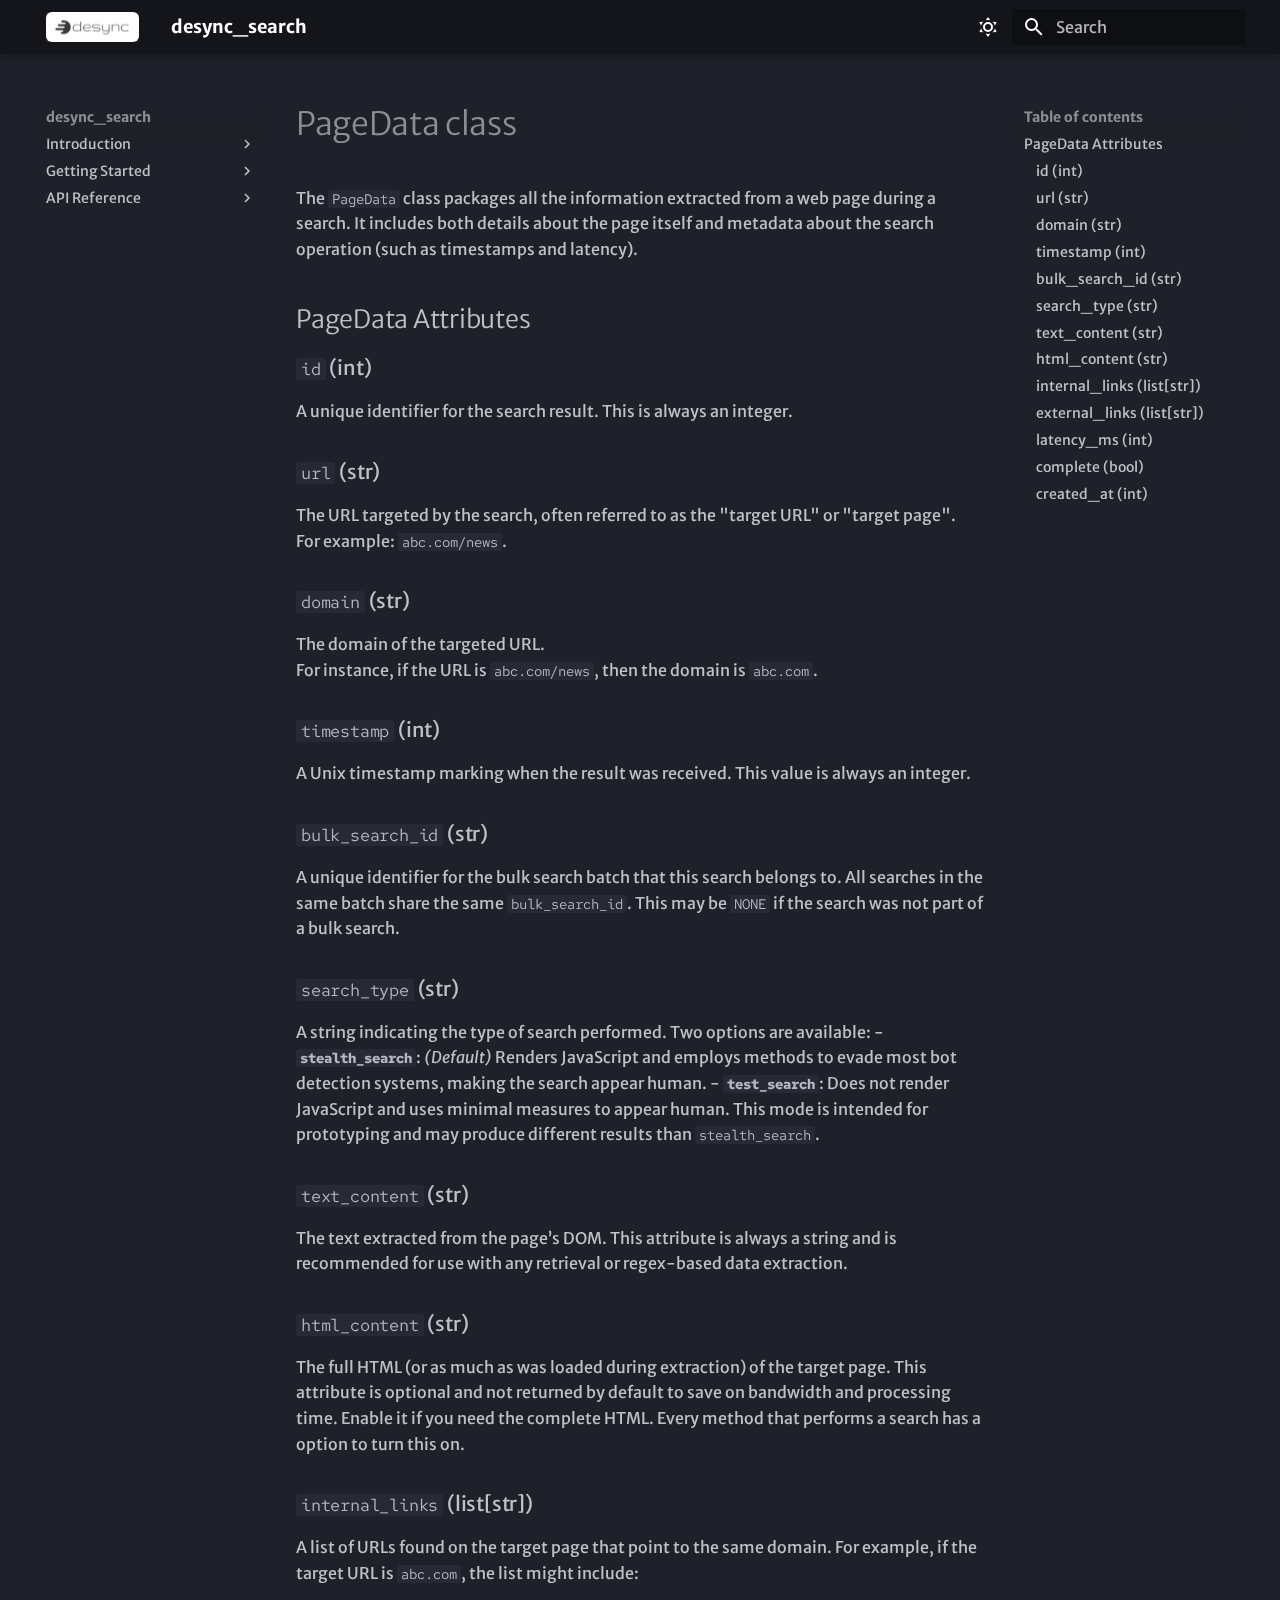
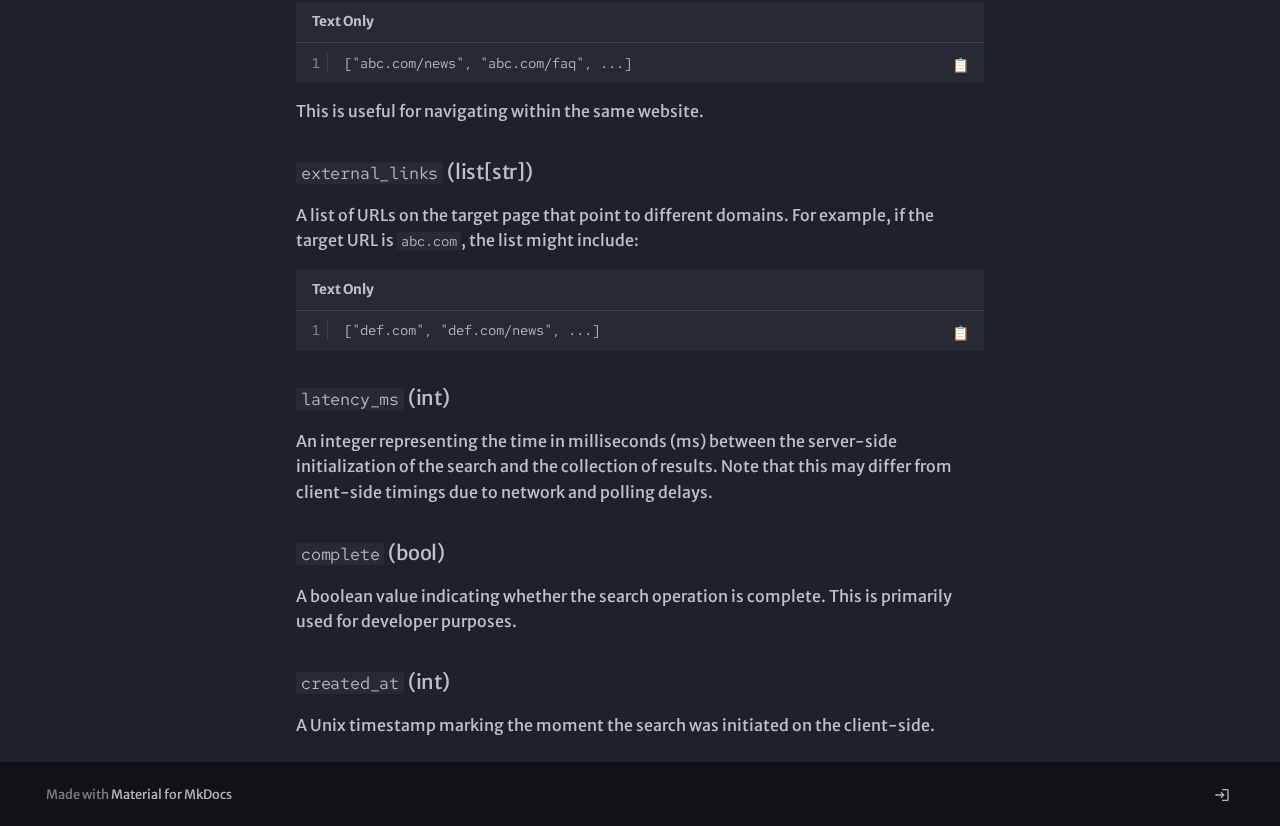
==== api/pagedata/index.html @ 54e7da85 "Deployed e6607ff with MkDocs version: 1.6.1" ====
<!doctype html><html lang=en class=no-js> <head><meta charset=utf-8><meta name=viewport content="width=device-width,initial-scale=1"><link href=https://docs.desync.ai/api/pagedata/ rel=canonical><link rel=icon href=../../assets/square_logo.png><meta name=generator content="mkdocs-1.6.1, mkdocs-material-9.6.9"><title>PageData class - desync_search</title><link rel=stylesheet href=../../assets/stylesheets/main.4af4bdda.min.css><link rel=stylesheet href=../../assets/stylesheets/palette.06af60db.min.css><link rel=preconnect href=https://fonts.gstatic.com crossorigin><link rel=stylesheet href="https://fonts.googleapis.com/css?family=Merriweather-Sans:300,300i,400,400i,700,700i%7CRed+Hat+Mono:400,400i,700,700i&display=fallback"><style>:root{--md-text-font:"Merriweather-Sans";--md-code-font:"Red Hat Mono"}</style><link rel=stylesheet href=../../assets/copy.css><link rel=stylesheet href=../../assets/logo.css><script>__md_scope=new URL("../..",location),__md_hash=e=>[...e].reduce(((e,_)=>(e<<5)-e+_.charCodeAt(0)),0),__md_get=(e,_=localStorage,t=__md_scope)=>JSON.parse(_.getItem(t.pathname+"."+e)),__md_set=(e,_,t=localStorage,a=__md_scope)=>{try{t.setItem(a.pathname+"."+e,JSON.stringify(_))}catch(e){}}</script></head> <body dir=ltr data-md-color-scheme=slate data-md-color-primary=black data-md-color-accent=deep-purple> <input class=md-toggle data-md-toggle=drawer type=checkbox id=__drawer autocomplete=off> <input class=md-toggle data-md-toggle=search type=checkbox id=__search autocomplete=off> <label class=md-overlay for=__drawer></label> <div data-md-component=skip> <a href=#pagedata-attributes class=md-skip> Skip to content </a> </div> <div data-md-component=announce> </div> <header class="md-header md-header--shadow" data-md-component=header> <nav class="md-header__inner md-grid" aria-label=Header> <a href=../.. title=desync_search class="md-header__button md-logo" aria-label=desync_search data-md-component=logo> <img src=../../assets/logo-dark.svg alt=logo> </a> <label class="md-header__button md-icon" for=__drawer> <svg xmlns=http://www.w3.org/2000/svg viewbox="0 0 24 24"><path d="M3 6h18v2H3zm0 5h18v2H3zm0 5h18v2H3z"/></svg> </label> <div class=md-header__title data-md-component=header-title> <div class=md-header__ellipsis> <div class=md-header__topic> <span class=md-ellipsis> desync_search </span> </div> <div class=md-header__topic data-md-component=header-topic> <span class=md-ellipsis> PageData class </span> </div> </div> </div> <form class=md-header__option data-md-component=palette> <input class=md-option data-md-color-media data-md-color-scheme=slate data-md-color-primary=black data-md-color-accent=deep-purple aria-label="Dark mode" type=radio name=__palette id=__palette_0> <label class="md-header__button md-icon" title="Dark mode" for=__palette_1 hidden> <svg xmlns=http://www.w3.org/2000/svg viewbox="0 0 24 24"><path d="M12 7a5 5 0 0 1 5 5 5 5 0 0 1-5 5 5 5 0 0 1-5-5 5 5 0 0 1 5-5m0 2a3 3 0 0 0-3 3 3 3 0 0 0 3 3 3 3 0 0 0 3-3 3 3 0 0 0-3-3m0-7 2.39 3.42C13.65 5.15 12.84 5 12 5s-1.65.15-2.39.42zM3.34 7l4.16-.35A7.2 7.2 0 0 0 5.94 8.5c-.44.74-.69 1.5-.83 2.29zm.02 10 1.76-3.77a7.131 7.131 0 0 0 2.38 4.14zM20.65 7l-1.77 3.79a7.02 7.02 0 0 0-2.38-4.15zm-.01 10-4.14.36c.59-.51 1.12-1.14 1.54-1.86.42-.73.69-1.5.83-2.29zM12 22l-2.41-3.44c.74.27 1.55.44 2.41.44.82 0 1.63-.17 2.37-.44z"/></svg> </label> <input class=md-option data-md-color-media data-md-color-scheme=default data-md-color-primary=black data-md-color-accent=deep-purple aria-label="Light mode" type=radio name=__palette id=__palette_1> <label class="md-header__button md-icon" title="Light mode" for=__palette_0 hidden> <svg xmlns=http://www.w3.org/2000/svg viewbox="0 0 24 24"><path d="m17.75 4.09-2.53 1.94.91 3.06-2.63-1.81-2.63 1.81.91-3.06-2.53-1.94L12.44 4l1.06-3 1.06 3zm3.5 6.91-1.64 1.25.59 1.98-1.7-1.17-1.7 1.17.59-1.98L15.75 11l2.06-.05L18.5 9l.69 1.95zm-2.28 4.95c.83-.08 1.72 1.1 1.19 1.85-.32.45-.66.87-1.08 1.27C15.17 23 8.84 23 4.94 19.07c-3.91-3.9-3.91-10.24 0-14.14.4-.4.82-.76 1.27-1.08.75-.53 1.93.36 1.85 1.19-.27 2.86.69 5.83 2.89 8.02a9.96 9.96 0 0 0 8.02 2.89m-1.64 2.02a12.08 12.08 0 0 1-7.8-3.47c-2.17-2.19-3.33-5-3.49-7.82-2.81 3.14-2.7 7.96.31 10.98 3.02 3.01 7.84 3.12 10.98.31"/></svg> </label> </form> <script>var palette=__md_get("__palette");if(palette&&palette.color){if("(prefers-color-scheme)"===palette.color.media){var media=matchMedia("(prefers-color-scheme: light)"),input=document.querySelector(media.matches?"[data-md-color-media='(prefers-color-scheme: light)']":"[data-md-color-media='(prefers-color-scheme: dark)']");palette.color.media=input.getAttribute("data-md-color-media"),palette.color.scheme=input.getAttribute("data-md-color-scheme"),palette.color.primary=input.getAttribute("data-md-color-primary"),palette.color.accent=input.getAttribute("data-md-color-accent")}for(var[key,value]of Object.entries(palette.color))document.body.setAttribute("data-md-color-"+key,value)}</script> <label class="md-header__button md-icon" for=__search> <svg xmlns=http://www.w3.org/2000/svg viewbox="0 0 24 24"><path d="M9.5 3A6.5 6.5 0 0 1 16 9.5c0 1.61-.59 3.09-1.56 4.23l.27.27h.79l5 5-1.5 1.5-5-5v-.79l-.27-.27A6.52 6.52 0 0 1 9.5 16 6.5 6.5 0 0 1 3 9.5 6.5 6.5 0 0 1 9.5 3m0 2C7 5 5 7 5 9.5S7 14 9.5 14 14 12 14 9.5 12 5 9.5 5"/></svg> </label> <div class=md-search data-md-component=search role=dialog> <label class=md-search__overlay for=__search></label> <div class=md-search__inner role=search> <form class=md-search__form name=search> <input type=text class=md-search__input name=query aria-label=Search placeholder=Search autocapitalize=off autocorrect=off autocomplete=off spellcheck=false data-md-component=search-query required> <label class="md-search__icon md-icon" for=__search> <svg xmlns=http://www.w3.org/2000/svg viewbox="0 0 24 24"><path d="M9.5 3A6.5 6.5 0 0 1 16 9.5c0 1.61-.59 3.09-1.56 4.23l.27.27h.79l5 5-1.5 1.5-5-5v-.79l-.27-.27A6.52 6.52 0 0 1 9.5 16 6.5 6.5 0 0 1 3 9.5 6.5 6.5 0 0 1 9.5 3m0 2C7 5 5 7 5 9.5S7 14 9.5 14 14 12 14 9.5 12 5 9.5 5"/></svg> <svg xmlns=http://www.w3.org/2000/svg viewbox="0 0 24 24"><path d="M20 11v2H8l5.5 5.5-1.42 1.42L4.16 12l7.92-7.92L13.5 5.5 8 11z"/></svg> </label> <nav class=md-search__options aria-label=Search> <button type=reset class="md-search__icon md-icon" title=Clear aria-label=Clear tabindex=-1> <svg xmlns=http://www.w3.org/2000/svg viewbox="0 0 24 24"><path d="M19 6.41 17.59 5 12 10.59 6.41 5 5 6.41 10.59 12 5 17.59 6.41 19 12 13.41 17.59 19 19 17.59 13.41 12z"/></svg> </button> </nav> </form> <div class=md-search__output> <div class=md-search__scrollwrap tabindex=0 data-md-scrollfix> <div class=md-search-result data-md-component=search-result> <div class=md-search-result__meta> Initializing search </div> <ol class=md-search-result__list role=presentation></ol> </div> </div> </div> </div> </div> </nav> </header> <div class=md-container data-md-component=container> <main class=md-main data-md-component=main> <div class="md-main__inner md-grid"> <div class="md-sidebar md-sidebar--primary" data-md-component=sidebar data-md-type=navigation> <div class=md-sidebar__scrollwrap> <div class=md-sidebar__inner> <nav class="md-nav md-nav--primary" aria-label=Navigation data-md-level=0> <label class=md-nav__title for=__drawer> <a href=../.. title=desync_search class="md-nav__button md-logo" aria-label=desync_search data-md-component=logo> <img src=../../assets/logo-dark.svg alt=logo> </a> desync_search </label> <ul class=md-nav__list data-md-scrollfix> <li class="md-nav__item md-nav__item--nested"> <input class="md-nav__toggle md-toggle " type=checkbox id=__nav_1> <label class=md-nav__link for=__nav_1 id=__nav_1_label tabindex=0> <span class=md-ellipsis> Introduction </span> <span class="md-nav__icon md-icon"></span> </label> <nav class=md-nav data-md-level=1 aria-labelledby=__nav_1_label aria-expanded=false> <label class=md-nav__title for=__nav_1> <span class="md-nav__icon md-icon"></span> Introduction </label> <ul class=md-nav__list data-md-scrollfix> <li class=md-nav__item> <a href=../../pages/overview class=md-nav__link> <span class=md-ellipsis> Overview </span> </a> </li> <li class=md-nav__item> <a href=../../pages/create_api_key class=md-nav__link> <span class=md-ellipsis> Create an API Key </span> </a> </li> <li class=md-nav__item> <a href=../../pages/installation class=md-nav__link> <span class=md-ellipsis> Installation & Setup </span> </a> </li> </ul> </nav> </li> <li class="md-nav__item md-nav__item--nested"> <input class="md-nav__toggle md-toggle " type=checkbox id=__nav_2> <label class=md-nav__link for=__nav_2 id=__nav_2_label tabindex=0> <span class=md-ellipsis> Getting Started </span> <span class="md-nav__icon md-icon"></span> </label> <nav class=md-nav data-md-level=1 aria-labelledby=__nav_2_label aria-expanded=false> <label class=md-nav__title for=__nav_2> <span class="md-nav__icon md-icon"></span> Getting Started </label> <ul class=md-nav__list data-md-scrollfix> <li class=md-nav__item> <a href=../../pages/quickstart class=md-nav__link> <span class=md-ellipsis> Quickstart </span> </a> </li> </ul> </nav> </li> <li class="md-nav__item md-nav__item--nested"> <input class="md-nav__toggle md-toggle " type=checkbox id=__nav_3> <label class=md-nav__link for=__nav_3 id=__nav_3_label tabindex=0> <span class=md-ellipsis> API Reference </span> <span class="md-nav__icon md-icon"></span> </label> <nav class=md-nav data-md-level=1 aria-labelledby=__nav_3_label aria-expanded=false> <label class=md-nav__title for=__nav_3> <span class="md-nav__icon md-icon"></span> API Reference </label> <ul class=md-nav__list data-md-scrollfix> <li class=md-nav__item> <a href=../desyncclient class=md-nav__link> <span class=md-ellipsis> DesyncClient </span> </a> </li> <li class=md-nav__item> <a href=. class=md-nav__link> <span class=md-ellipsis> PageData </span> </a> </li> </ul> </nav> </li> </ul> </nav> </div> </div> </div> <div class="md-sidebar md-sidebar--secondary" data-md-component=sidebar data-md-type=toc> <div class=md-sidebar__scrollwrap> <div class=md-sidebar__inner> <nav class="md-nav md-nav--secondary" aria-label="Table of contents"> <label class=md-nav__title for=__toc> <span class="md-nav__icon md-icon"></span> Table of contents </label> <ul class=md-nav__list data-md-component=toc data-md-scrollfix> <li class=md-nav__item> <a href=#pagedata-attributes class=md-nav__link> <span class=md-ellipsis> PageData Attributes </span> </a> <nav class=md-nav aria-label="PageData Attributes"> <ul class=md-nav__list> <li class=md-nav__item> <a href=#id-int class=md-nav__link> <span class=md-ellipsis> id (int) </span> </a> </li> <li class=md-nav__item> <a href=#url-str class=md-nav__link> <span class=md-ellipsis> url (str) </span> </a> </li> <li class=md-nav__item> <a href=#domain-str class=md-nav__link> <span class=md-ellipsis> domain (str) </span> </a> </li> <li class=md-nav__item> <a href=#timestamp-int class=md-nav__link> <span class=md-ellipsis> timestamp (int) </span> </a> </li> <li class=md-nav__item> <a href=#bulk_search_id-str class=md-nav__link> <span class=md-ellipsis> bulk_search_id (str) </span> </a> </li> <li class=md-nav__item> <a href=#search_type-str class=md-nav__link> <span class=md-ellipsis> search_type (str) </span> </a> </li> <li class=md-nav__item> <a href=#text_content-str class=md-nav__link> <span class=md-ellipsis> text_content (str) </span> </a> </li> <li class=md-nav__item> <a href=#html_content-str class=md-nav__link> <span class=md-ellipsis> html_content (str) </span> </a> </li> <li class=md-nav__item> <a href=#internal_links-liststr class=md-nav__link> <span class=md-ellipsis> internal_links (list[str]) </span> </a> </li> <li class=md-nav__item> <a href=#external_links-liststr class=md-nav__link> <span class=md-ellipsis> external_links (list[str]) </span> </a> </li> <li class=md-nav__item> <a href=#latency_ms-int class=md-nav__link> <span class=md-ellipsis> latency_ms (int) </span> </a> </li> <li class=md-nav__item> <a href=#complete-bool class=md-nav__link> <span class=md-ellipsis> complete (bool) </span> </a> </li> <li class=md-nav__item> <a href=#created_at-int class=md-nav__link> <span class=md-ellipsis> created_at (int) </span> </a> </li> </ul> </nav> </li> </ul> </nav> </div> </div> </div> <div class=md-content data-md-component=content> <article class="md-content__inner md-typeset"> <h1>PageData class</h1> <p>The <code>PageData</code> class packages all the information extracted from a web page during a search. It includes both details about the page itself and metadata about the search operation (such as timestamps and latency).</p> <h2 id=pagedata-attributes>PageData Attributes</h2> <h3 id=id-int><code>id</code> (int)</h3> <p>A unique identifier for the search result. This is always an integer.</p> <h3 id=url-str><code>url</code> (str)</h3> <p>The URL targeted by the search, often referred to as the "target URL" or "target page". <br> For example: <code>abc.com/news</code>.</p> <h3 id=domain-str><code>domain</code> (str)</h3> <p>The domain of the targeted URL. <br> For instance, if the URL is <code>abc.com/news</code>, then the domain is <code>abc.com</code>.</p> <h3 id=timestamp-int><code>timestamp</code> (int)</h3> <p>A Unix timestamp marking when the result was received. This value is always an integer.</p> <h3 id=bulk_search_id-str><code>bulk_search_id</code> (str)</h3> <p>A unique identifier for the bulk search batch that this search belongs to. All searches in the same batch share the same <code>bulk_search_id</code>. This may be <code>NONE</code> if the search was not part of a bulk search.</p> <h3 id=search_type-str><code>search_type</code> (str)</h3> <p>A string indicating the type of search performed. Two options are available: - <strong><code>stealth_search</code></strong>: <em>(Default)</em> Renders JavaScript and employs methods to evade most bot detection systems, making the search appear human. - <strong><code>test_search</code></strong>: Does not render JavaScript and uses minimal measures to appear human. This mode is intended for prototyping and may produce different results than <code>stealth_search</code>.</p> <h3 id=text_content-str><code>text_content</code> (str)</h3> <p>The text extracted from the page’s DOM. This attribute is always a string and is recommended for use with any retrieval or regex-based data extraction.</p> <h3 id=html_content-str><code>html_content</code> (str)</h3> <p>The full HTML (or as much as was loaded during extraction) of the target page. This attribute is optional and not returned by default to save on bandwidth and processing time. Enable it if you need the complete HTML. Every method that performs a search has a option to turn this on.</p> <h3 id=internal_links-liststr><code>internal_links</code> (list[str])</h3> <p>A list of URLs found on the target page that point to the same domain. For example, if the target URL is <code>abc.com</code>, the list might include: <div class=highlight><table class=highlighttable><tr><th colspan=2 class=filename><span class=filename>Text Only</span></th></tr><tr><td class=linenos><div class=linenodiv><pre><span></span><span class=normal><a href=#__codelineno-0-1>1</a></span></pre></div></td><td class=code><div><pre><span></span><code><a id=__codelineno-0-1 name=__codelineno-0-1></a>[&quot;abc.com/news&quot;, &quot;abc.com/faq&quot;, ...]
</code></pre></div></td></tr></table></div> This is useful for navigating within the same website.</p> <h3 id=external_links-liststr><code>external_links</code> (list[str])</h3> <p>A list of URLs on the target page that point to different domains. For example, if the target URL is <code>abc.com</code>, the list might include: <div class=highlight><table class=highlighttable><tr><th colspan=2 class=filename><span class=filename>Text Only</span></th></tr><tr><td class=linenos><div class=linenodiv><pre><span></span><span class=normal><a href=#__codelineno-1-1>1</a></span></pre></div></td><td class=code><div><pre><span></span><code><a id=__codelineno-1-1 name=__codelineno-1-1></a>[&quot;def.com&quot;, &quot;def.com/news&quot;, ...]
</code></pre></div></td></tr></table></div></p> <h3 id=latency_ms-int><code>latency_ms</code> (int)</h3> <p>An integer representing the time in milliseconds (ms) between the server-side initialization of the search and the collection of results. Note that this may differ from client-side timings due to network and polling delays.</p> <h3 id=complete-bool><code>complete</code> (bool)</h3> <p>A boolean value indicating whether the search operation is complete. This is primarily used for developer purposes.</p> <h3 id=created_at-int><code>created_at</code> (int)</h3> <p>A Unix timestamp marking the moment the search was initiated on the client-side.</p> </article> </div> <script>var target=document.getElementById(location.hash.slice(1));target&&target.name&&(target.checked=target.name.startsWith("__tabbed_"))</script> </div> </main> <footer class=md-footer> <div class="md-footer-meta md-typeset"> <div class="md-footer-meta__inner md-grid"> <div class=md-copyright> Made with <a href=https://squidfunk.github.io/mkdocs-material/ target=_blank rel=noopener> Material for MkDocs </a> </div> <div class=md-social> <a href=https://beta.desync.ai target=_blank rel=noopener title="Sign Up" class=md-social__link> <svg xmlns=http://www.w3.org/2000/svg viewbox="0 0 24 24"><path d="M11 7 9.6 8.4l2.6 2.6H2v2h10.2l-2.6 2.6L11 17l5-5zm9 12h-8v2h8c1.1 0 2-.9 2-2V5c0-1.1-.9-2-2-2h-8v2h8z"/></svg> </a> </div> </div> </div> </footer> </div> <div class=md-dialog data-md-component=dialog> <div class="md-dialog__inner md-typeset"></div> </div> <script id=__config type=application/json>{"base": "../..", "features": [], "search": "../../assets/javascripts/workers/search.f8cc74c7.min.js", "translations": {"clipboard.copied": "Copied to clipboard", "clipboard.copy": "Copy to clipboard", "search.result.more.one": "1 more on this page", "search.result.more.other": "# more on this page", "search.result.none": "No matching documents", "search.result.one": "1 matching document", "search.result.other": "# matching documents", "search.result.placeholder": "Type to start searching", "search.result.term.missing": "Missing", "select.version": "Select version"}}</script> <script src=../../assets/javascripts/bundle.c8b220af.min.js></script> <script src=../../assets/copy.js></script> </body> </html>
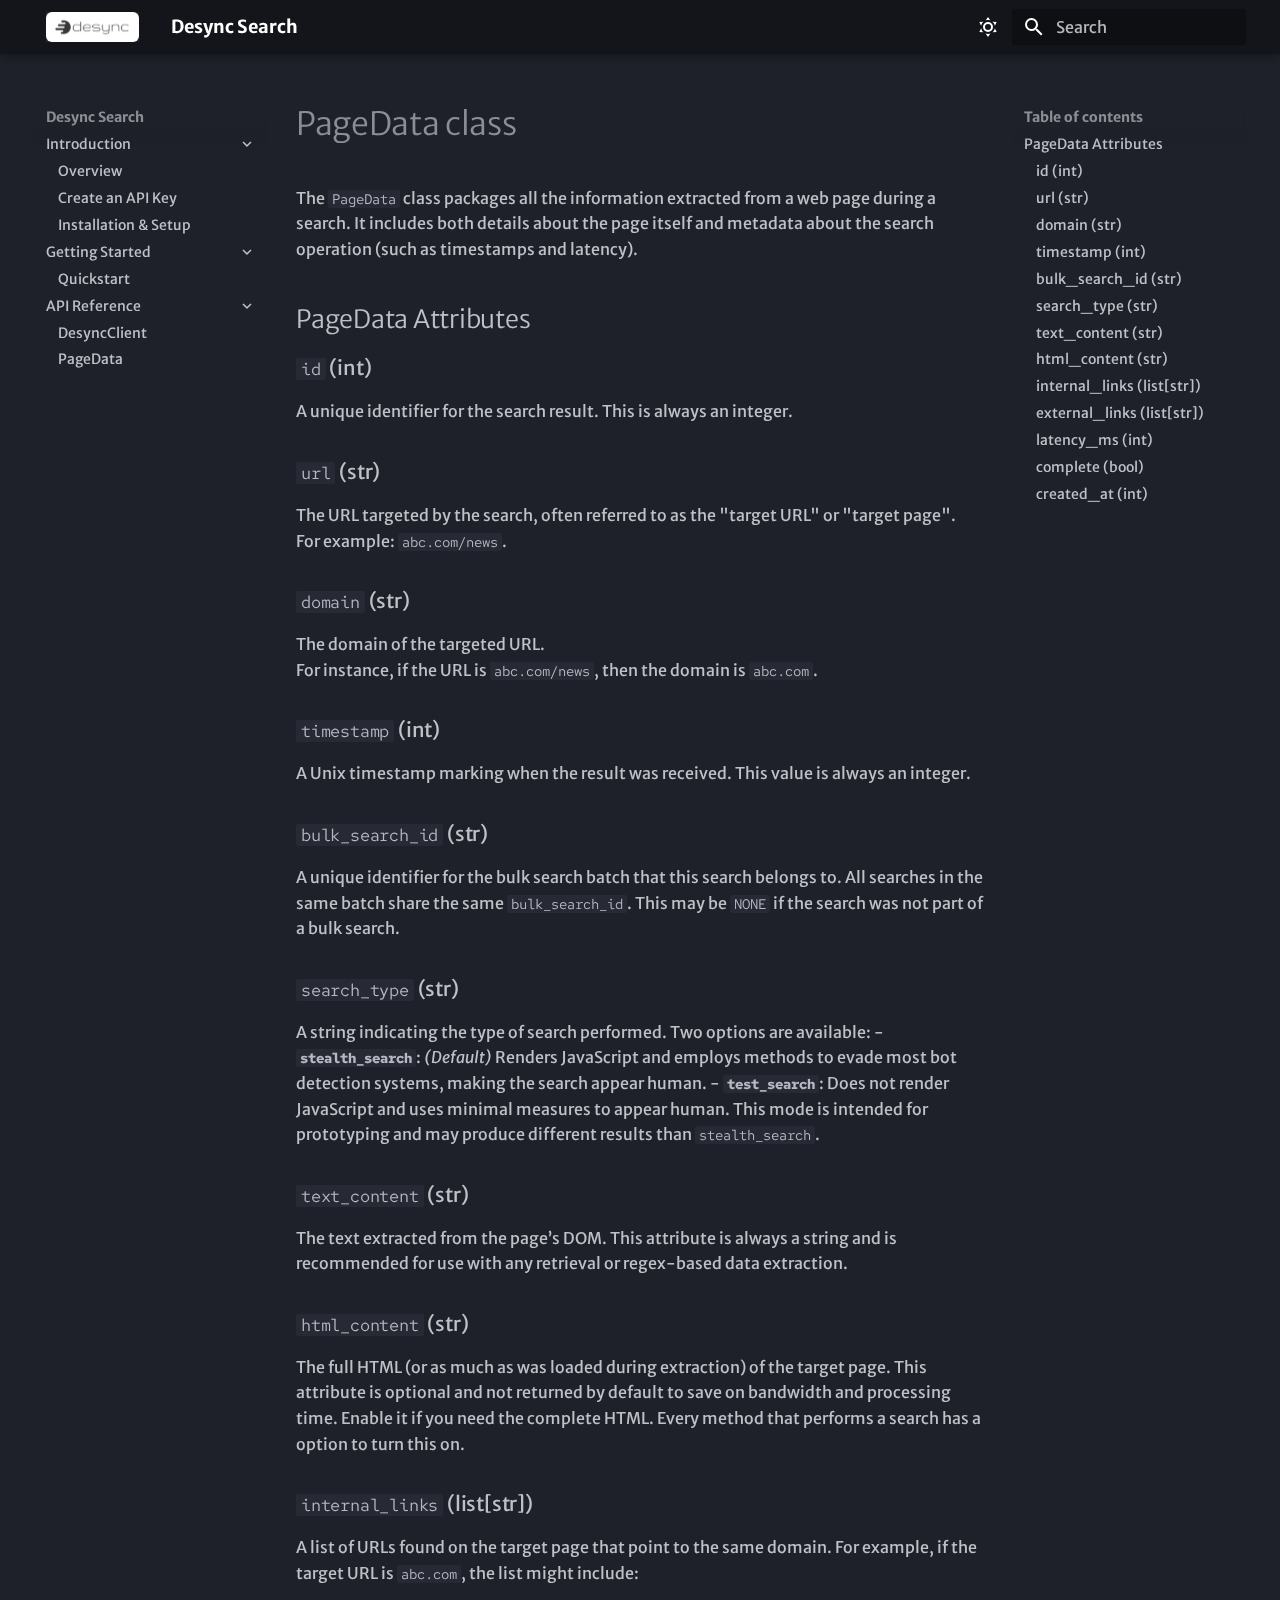
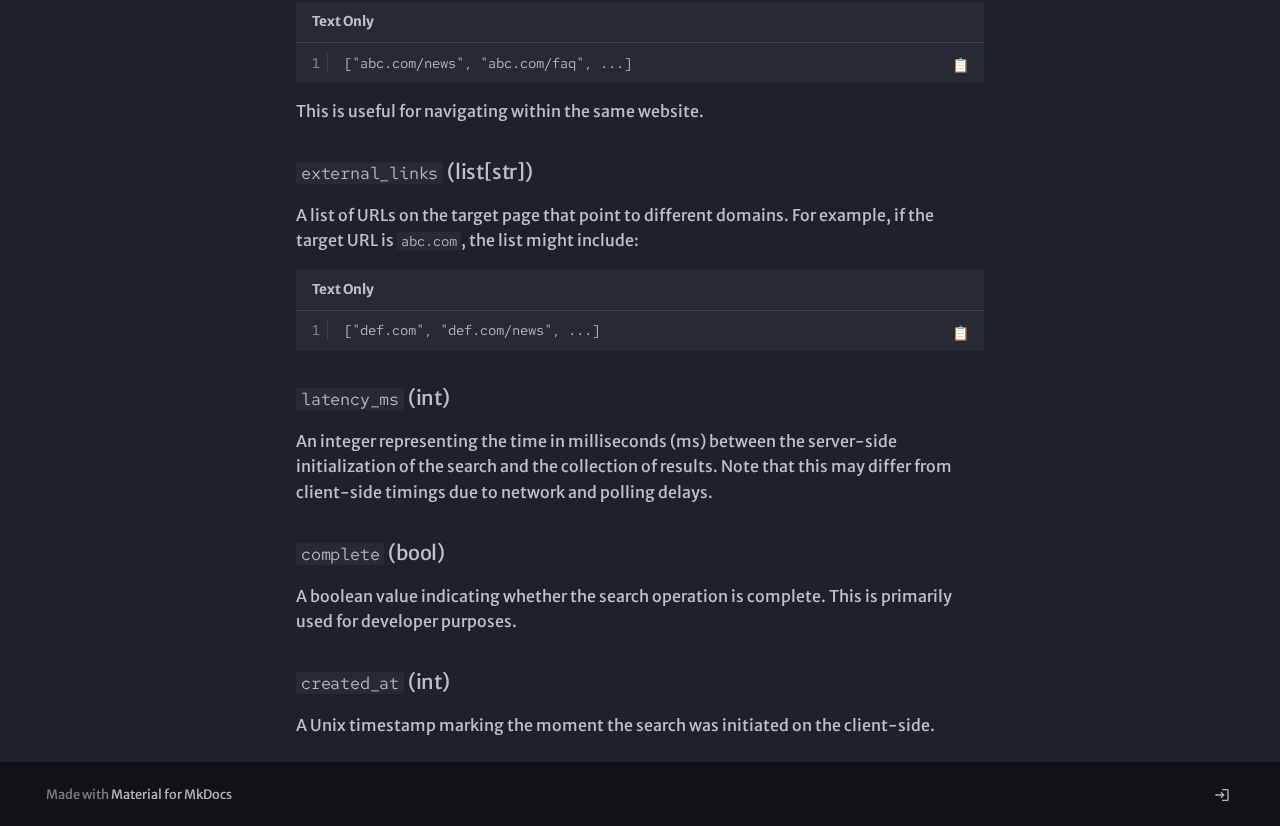
==== commit cc087c85: "Deployed 5b1f978 with MkDocs version: 1.6.1" ====
--- a/api/pagedata/index.html
+++ b/api/pagedata/index.html
@@ -1,3 +1,3 @@
-<!doctype html><html lang=en class=no-js> <head><meta charset=utf-8><meta name=viewport content="width=device-width,initial-scale=1"><link href=https://docs.desync.ai/api/pagedata/ rel=canonical><link rel=icon href=../../assets/square_logo.png><meta name=generator content="mkdocs-1.6.1, mkdocs-material-9.6.9"><title>PageData class - desync_search</title><link rel=stylesheet href=../../assets/stylesheets/main.4af4bdda.min.css><link rel=stylesheet href=../../assets/stylesheets/palette.06af60db.min.css><link rel=preconnect href=https://fonts.gstatic.com crossorigin><link rel=stylesheet href="https://fonts.googleapis.com/css?family=Merriweather-Sans:300,300i,400,400i,700,700i%7CRed+Hat+Mono:400,400i,700,700i&display=fallback"><style>:root{--md-text-font:"Merriweather-Sans";--md-code-font:"Red Hat Mono"}</style><link rel=stylesheet href=../../assets/copy.css><link rel=stylesheet href=../../assets/logo.css><script>__md_scope=new URL("../..",location),__md_hash=e=>[...e].reduce(((e,_)=>(e<<5)-e+_.charCodeAt(0)),0),__md_get=(e,_=localStorage,t=__md_scope)=>JSON.parse(_.getItem(t.pathname+"."+e)),__md_set=(e,_,t=localStorage,a=__md_scope)=>{try{t.setItem(a.pathname+"."+e,JSON.stringify(_))}catch(e){}}</script></head> <body dir=ltr data-md-color-scheme=slate data-md-color-primary=black data-md-color-accent=deep-purple> <input class=md-toggle data-md-toggle=drawer type=checkbox id=__drawer autocomplete=off> <input class=md-toggle data-md-toggle=search type=checkbox id=__search autocomplete=off> <label class=md-overlay for=__drawer></label> <div data-md-component=skip> <a href=#pagedata-attributes class=md-skip> Skip to content </a> </div> <div data-md-component=announce> </div> <header class="md-header md-header--shadow" data-md-component=header> <nav class="md-header__inner md-grid" aria-label=Header> <a href=../.. title=desync_search class="md-header__button md-logo" aria-label=desync_search data-md-component=logo> <img src=../../assets/logo-dark.svg alt=logo> </a> <label class="md-header__button md-icon" for=__drawer> <svg xmlns=http://www.w3.org/2000/svg viewbox="0 0 24 24"><path d="M3 6h18v2H3zm0 5h18v2H3zm0 5h18v2H3z"/></svg> </label> <div class=md-header__title data-md-component=header-title> <div class=md-header__ellipsis> <div class=md-header__topic> <span class=md-ellipsis> desync_search </span> </div> <div class=md-header__topic data-md-component=header-topic> <span class=md-ellipsis> PageData class </span> </div> </div> </div> <form class=md-header__option data-md-component=palette> <input class=md-option data-md-color-media data-md-color-scheme=slate data-md-color-primary=black data-md-color-accent=deep-purple aria-label="Dark mode" type=radio name=__palette id=__palette_0> <label class="md-header__button md-icon" title="Dark mode" for=__palette_1 hidden> <svg xmlns=http://www.w3.org/2000/svg viewbox="0 0 24 24"><path d="M12 7a5 5 0 0 1 5 5 5 5 0 0 1-5 5 5 5 0 0 1-5-5 5 5 0 0 1 5-5m0 2a3 3 0 0 0-3 3 3 3 0 0 0 3 3 3 3 0 0 0 3-3 3 3 0 0 0-3-3m0-7 2.39 3.42C13.65 5.15 12.84 5 12 5s-1.65.15-2.39.42zM3.34 7l4.16-.35A7.2 7.2 0 0 0 5.94 8.5c-.44.74-.69 1.5-.83 2.29zm.02 10 1.76-3.77a7.131 7.131 0 0 0 2.38 4.14zM20.65 7l-1.77 3.79a7.02 7.02 0 0 0-2.38-4.15zm-.01 10-4.14.36c.59-.51 1.12-1.14 1.54-1.86.42-.73.69-1.5.83-2.29zM12 22l-2.41-3.44c.74.27 1.55.44 2.41.44.82 0 1.63-.17 2.37-.44z"/></svg> </label> <input class=md-option data-md-color-media data-md-color-scheme=default data-md-color-primary=black data-md-color-accent=deep-purple aria-label="Light mode" type=radio name=__palette id=__palette_1> <label class="md-header__button md-icon" title="Light mode" for=__palette_0 hidden> <svg xmlns=http://www.w3.org/2000/svg viewbox="0 0 24 24"><path d="m17.75 4.09-2.53 1.94.91 3.06-2.63-1.81-2.63 1.81.91-3.06-2.53-1.94L12.44 4l1.06-3 1.06 3zm3.5 6.91-1.64 1.25.59 1.98-1.7-1.17-1.7 1.17.59-1.98L15.75 11l2.06-.05L18.5 9l.69 1.95zm-2.28 4.95c.83-.08 1.72 1.1 1.19 1.85-.32.45-.66.87-1.08 1.27C15.17 23 8.84 23 4.94 19.07c-3.91-3.9-3.91-10.24 0-14.14.4-.4.82-.76 1.27-1.08.75-.53 1.93.36 1.85 1.19-.27 2.86.69 5.83 2.89 8.02a9.96 9.96 0 0 0 8.02 2.89m-1.64 2.02a12.08 12.08 0 0 1-7.8-3.47c-2.17-2.19-3.33-5-3.49-7.82-2.81 3.14-2.7 7.96.31 10.98 3.02 3.01 7.84 3.12 10.98.31"/></svg> </label> </form> <script>var palette=__md_get("__palette");if(palette&&palette.color){if("(prefers-color-scheme)"===palette.color.media){var media=matchMedia("(prefers-color-scheme: light)"),input=document.querySelector(media.matches?"[data-md-color-media='(prefers-color-scheme: light)']":"[data-md-color-media='(prefers-color-scheme: dark)']");palette.color.media=input.getAttribute("data-md-color-media"),palette.color.scheme=input.getAttribute("data-md-color-scheme"),palette.color.primary=input.getAttribute("data-md-color-primary"),palette.color.accent=input.getAttribute("data-md-color-accent")}for(var[key,value]of Object.entries(palette.color))document.body.setAttribute("data-md-color-"+key,value)}</script> <label class="md-header__button md-icon" for=__search> <svg xmlns=http://www.w3.org/2000/svg viewbox="0 0 24 24"><path d="M9.5 3A6.5 6.5 0 0 1 16 9.5c0 1.61-.59 3.09-1.56 4.23l.27.27h.79l5 5-1.5 1.5-5-5v-.79l-.27-.27A6.52 6.52 0 0 1 9.5 16 6.5 6.5 0 0 1 3 9.5 6.5 6.5 0 0 1 9.5 3m0 2C7 5 5 7 5 9.5S7 14 9.5 14 14 12 14 9.5 12 5 9.5 5"/></svg> </label> <div class=md-search data-md-component=search role=dialog> <label class=md-search__overlay for=__search></label> <div class=md-search__inner role=search> <form class=md-search__form name=search> <input type=text class=md-search__input name=query aria-label=Search placeholder=Search autocapitalize=off autocorrect=off autocomplete=off spellcheck=false data-md-component=search-query required> <label class="md-search__icon md-icon" for=__search> <svg xmlns=http://www.w3.org/2000/svg viewbox="0 0 24 24"><path d="M9.5 3A6.5 6.5 0 0 1 16 9.5c0 1.61-.59 3.09-1.56 4.23l.27.27h.79l5 5-1.5 1.5-5-5v-.79l-.27-.27A6.52 6.52 0 0 1 9.5 16 6.5 6.5 0 0 1 3 9.5 6.5 6.5 0 0 1 9.5 3m0 2C7 5 5 7 5 9.5S7 14 9.5 14 14 12 14 9.5 12 5 9.5 5"/></svg> <svg xmlns=http://www.w3.org/2000/svg viewbox="0 0 24 24"><path d="M20 11v2H8l5.5 5.5-1.42 1.42L4.16 12l7.92-7.92L13.5 5.5 8 11z"/></svg> </label> <nav class=md-search__options aria-label=Search> <button type=reset class="md-search__icon md-icon" title=Clear aria-label=Clear tabindex=-1> <svg xmlns=http://www.w3.org/2000/svg viewbox="0 0 24 24"><path d="M19 6.41 17.59 5 12 10.59 6.41 5 5 6.41 10.59 12 5 17.59 6.41 19 12 13.41 17.59 19 19 17.59 13.41 12z"/></svg> </button> </nav> </form> <div class=md-search__output> <div class=md-search__scrollwrap tabindex=0 data-md-scrollfix> <div class=md-search-result data-md-component=search-result> <div class=md-search-result__meta> Initializing search </div> <ol class=md-search-result__list role=presentation></ol> </div> </div> </div> </div> </div> </nav> </header> <div class=md-container data-md-component=container> <main class=md-main data-md-component=main> <div class="md-main__inner md-grid"> <div class="md-sidebar md-sidebar--primary" data-md-component=sidebar data-md-type=navigation> <div class=md-sidebar__scrollwrap> <div class=md-sidebar__inner> <nav class="md-nav md-nav--primary" aria-label=Navigation data-md-level=0> <label class=md-nav__title for=__drawer> <a href=../.. title=desync_search class="md-nav__button md-logo" aria-label=desync_search data-md-component=logo> <img src=../../assets/logo-dark.svg alt=logo> </a> desync_search </label> <ul class=md-nav__list data-md-scrollfix> <li class="md-nav__item md-nav__item--nested"> <input class="md-nav__toggle md-toggle " type=checkbox id=__nav_1> <label class=md-nav__link for=__nav_1 id=__nav_1_label tabindex=0> <span class=md-ellipsis> Introduction </span> <span class="md-nav__icon md-icon"></span> </label> <nav class=md-nav data-md-level=1 aria-labelledby=__nav_1_label aria-expanded=false> <label class=md-nav__title for=__nav_1> <span class="md-nav__icon md-icon"></span> Introduction </label> <ul class=md-nav__list data-md-scrollfix> <li class=md-nav__item> <a href=../../pages/overview class=md-nav__link> <span class=md-ellipsis> Overview </span> </a> </li> <li class=md-nav__item> <a href=../../pages/create_api_key class=md-nav__link> <span class=md-ellipsis> Create an API Key </span> </a> </li> <li class=md-nav__item> <a href=../../pages/installation class=md-nav__link> <span class=md-ellipsis> Installation & Setup </span> </a> </li> </ul> </nav> </li> <li class="md-nav__item md-nav__item--nested"> <input class="md-nav__toggle md-toggle " type=checkbox id=__nav_2> <label class=md-nav__link for=__nav_2 id=__nav_2_label tabindex=0> <span class=md-ellipsis> Getting Started </span> <span class="md-nav__icon md-icon"></span> </label> <nav class=md-nav data-md-level=1 aria-labelledby=__nav_2_label aria-expanded=false> <label class=md-nav__title for=__nav_2> <span class="md-nav__icon md-icon"></span> Getting Started </label> <ul class=md-nav__list data-md-scrollfix> <li class=md-nav__item> <a href=../../pages/quickstart class=md-nav__link> <span class=md-ellipsis> Quickstart </span> </a> </li> </ul> </nav> </li> <li class="md-nav__item md-nav__item--nested"> <input class="md-nav__toggle md-toggle " type=checkbox id=__nav_3> <label class=md-nav__link for=__nav_3 id=__nav_3_label tabindex=0> <span class=md-ellipsis> API Reference </span> <span class="md-nav__icon md-icon"></span> </label> <nav class=md-nav data-md-level=1 aria-labelledby=__nav_3_label aria-expanded=false> <label class=md-nav__title for=__nav_3> <span class="md-nav__icon md-icon"></span> API Reference </label> <ul class=md-nav__list data-md-scrollfix> <li class=md-nav__item> <a href=../desyncclient class=md-nav__link> <span class=md-ellipsis> DesyncClient </span> </a> </li> <li class=md-nav__item> <a href=. class=md-nav__link> <span class=md-ellipsis> PageData </span> </a> </li> </ul> </nav> </li> </ul> </nav> </div> </div> </div> <div class="md-sidebar md-sidebar--secondary" data-md-component=sidebar data-md-type=toc> <div class=md-sidebar__scrollwrap> <div class=md-sidebar__inner> <nav class="md-nav md-nav--secondary" aria-label="Table of contents"> <label class=md-nav__title for=__toc> <span class="md-nav__icon md-icon"></span> Table of contents </label> <ul class=md-nav__list data-md-component=toc data-md-scrollfix> <li class=md-nav__item> <a href=#pagedata-attributes class=md-nav__link> <span class=md-ellipsis> PageData Attributes </span> </a> <nav class=md-nav aria-label="PageData Attributes"> <ul class=md-nav__list> <li class=md-nav__item> <a href=#id-int class=md-nav__link> <span class=md-ellipsis> id (int) </span> </a> </li> <li class=md-nav__item> <a href=#url-str class=md-nav__link> <span class=md-ellipsis> url (str) </span> </a> </li> <li class=md-nav__item> <a href=#domain-str class=md-nav__link> <span class=md-ellipsis> domain (str) </span> </a> </li> <li class=md-nav__item> <a href=#timestamp-int class=md-nav__link> <span class=md-ellipsis> timestamp (int) </span> </a> </li> <li class=md-nav__item> <a href=#bulk_search_id-str class=md-nav__link> <span class=md-ellipsis> bulk_search_id (str) </span> </a> </li> <li class=md-nav__item> <a href=#search_type-str class=md-nav__link> <span class=md-ellipsis> search_type (str) </span> </a> </li> <li class=md-nav__item> <a href=#text_content-str class=md-nav__link> <span class=md-ellipsis> text_content (str) </span> </a> </li> <li class=md-nav__item> <a href=#html_content-str class=md-nav__link> <span class=md-ellipsis> html_content (str) </span> </a> </li> <li class=md-nav__item> <a href=#internal_links-liststr class=md-nav__link> <span class=md-ellipsis> internal_links (list[str]) </span> </a> </li> <li class=md-nav__item> <a href=#external_links-liststr class=md-nav__link> <span class=md-ellipsis> external_links (list[str]) </span> </a> </li> <li class=md-nav__item> <a href=#latency_ms-int class=md-nav__link> <span class=md-ellipsis> latency_ms (int) </span> </a> </li> <li class=md-nav__item> <a href=#complete-bool class=md-nav__link> <span class=md-ellipsis> complete (bool) </span> </a> </li> <li class=md-nav__item> <a href=#created_at-int class=md-nav__link> <span class=md-ellipsis> created_at (int) </span> </a> </li> </ul> </nav> </li> </ul> </nav> </div> </div> </div> <div class=md-content data-md-component=content> <article class="md-content__inner md-typeset"> <h1>PageData class</h1> <p>The <code>PageData</code> class packages all the information extracted from a web page during a search. It includes both details about the page itself and metadata about the search operation (such as timestamps and latency).</p> <h2 id=pagedata-attributes>PageData Attributes</h2> <h3 id=id-int><code>id</code> (int)</h3> <p>A unique identifier for the search result. This is always an integer.</p> <h3 id=url-str><code>url</code> (str)</h3> <p>The URL targeted by the search, often referred to as the "target URL" or "target page". <br> For example: <code>abc.com/news</code>.</p> <h3 id=domain-str><code>domain</code> (str)</h3> <p>The domain of the targeted URL. <br> For instance, if the URL is <code>abc.com/news</code>, then the domain is <code>abc.com</code>.</p> <h3 id=timestamp-int><code>timestamp</code> (int)</h3> <p>A Unix timestamp marking when the result was received. This value is always an integer.</p> <h3 id=bulk_search_id-str><code>bulk_search_id</code> (str)</h3> <p>A unique identifier for the bulk search batch that this search belongs to. All searches in the same batch share the same <code>bulk_search_id</code>. This may be <code>NONE</code> if the search was not part of a bulk search.</p> <h3 id=search_type-str><code>search_type</code> (str)</h3> <p>A string indicating the type of search performed. Two options are available: - <strong><code>stealth_search</code></strong>: <em>(Default)</em> Renders JavaScript and employs methods to evade most bot detection systems, making the search appear human. - <strong><code>test_search</code></strong>: Does not render JavaScript and uses minimal measures to appear human. This mode is intended for prototyping and may produce different results than <code>stealth_search</code>.</p> <h3 id=text_content-str><code>text_content</code> (str)</h3> <p>The text extracted from the page’s DOM. This attribute is always a string and is recommended for use with any retrieval or regex-based data extraction.</p> <h3 id=html_content-str><code>html_content</code> (str)</h3> <p>The full HTML (or as much as was loaded during extraction) of the target page. This attribute is optional and not returned by default to save on bandwidth and processing time. Enable it if you need the complete HTML. Every method that performs a search has a option to turn this on.</p> <h3 id=internal_links-liststr><code>internal_links</code> (list[str])</h3> <p>A list of URLs found on the target page that point to the same domain. For example, if the target URL is <code>abc.com</code>, the list might include: <div class=highlight><table class=highlighttable><tr><th colspan=2 class=filename><span class=filename>Text Only</span></th></tr><tr><td class=linenos><div class=linenodiv><pre><span></span><span class=normal><a href=#__codelineno-0-1>1</a></span></pre></div></td><td class=code><div><pre><span></span><code><a id=__codelineno-0-1 name=__codelineno-0-1></a>[&quot;abc.com/news&quot;, &quot;abc.com/faq&quot;, ...]
+<!doctype html><html lang=en class=no-js> <head><meta charset=utf-8><meta name=viewport content="width=device-width,initial-scale=1"><link href=https://docs.desync.help/api/pagedata/ rel=canonical><link rel=icon href=../../assets/square_logo.png><meta name=generator content="mkdocs-1.6.1, mkdocs-material-9.6.9"><title>PageData class - Desync Search</title><link rel=stylesheet href=../../assets/stylesheets/main.4af4bdda.min.css><link rel=stylesheet href=../../assets/stylesheets/palette.06af60db.min.css><link rel=preconnect href=https://fonts.gstatic.com crossorigin><link rel=stylesheet href="https://fonts.googleapis.com/css?family=Merriweather-Sans:300,300i,400,400i,700,700i%7CRed+Hat+Mono:400,400i,700,700i&display=fallback"><style>:root{--md-text-font:"Merriweather-Sans";--md-code-font:"Red Hat Mono"}</style><link rel=stylesheet href=../../assets/copy.css><link rel=stylesheet href=../../assets/logo.css><script>__md_scope=new URL("../..",location),__md_hash=e=>[...e].reduce(((e,_)=>(e<<5)-e+_.charCodeAt(0)),0),__md_get=(e,_=localStorage,t=__md_scope)=>JSON.parse(_.getItem(t.pathname+"."+e)),__md_set=(e,_,t=localStorage,a=__md_scope)=>{try{t.setItem(a.pathname+"."+e,JSON.stringify(_))}catch(e){}}</script></head> <body dir=ltr data-md-color-scheme=slate data-md-color-primary=black data-md-color-accent=deep-purple> <input class=md-toggle data-md-toggle=drawer type=checkbox id=__drawer autocomplete=off> <input class=md-toggle data-md-toggle=search type=checkbox id=__search autocomplete=off> <label class=md-overlay for=__drawer></label> <div data-md-component=skip> <a href=#pagedata-attributes class=md-skip> Skip to content </a> </div> <div data-md-component=announce> </div> <header class="md-header md-header--shadow" data-md-component=header> <nav class="md-header__inner md-grid" aria-label=Header> <a href=../.. title="Desync Search" class="md-header__button md-logo" aria-label="Desync Search" data-md-component=logo> <img src=../../assets/logo-dark.svg alt=logo> </a> <label class="md-header__button md-icon" for=__drawer> <svg xmlns=http://www.w3.org/2000/svg viewbox="0 0 24 24"><path d="M3 6h18v2H3zm0 5h18v2H3zm0 5h18v2H3z"/></svg> </label> <div class=md-header__title data-md-component=header-title> <div class=md-header__ellipsis> <div class=md-header__topic> <span class=md-ellipsis> Desync Search </span> </div> <div class=md-header__topic data-md-component=header-topic> <span class=md-ellipsis> PageData class </span> </div> </div> </div> <form class=md-header__option data-md-component=palette> <input class=md-option data-md-color-media data-md-color-scheme=slate data-md-color-primary=black data-md-color-accent=deep-purple aria-label="Dark mode" type=radio name=__palette id=__palette_0> <label class="md-header__button md-icon" title="Dark mode" for=__palette_1 hidden> <svg xmlns=http://www.w3.org/2000/svg viewbox="0 0 24 24"><path d="M12 7a5 5 0 0 1 5 5 5 5 0 0 1-5 5 5 5 0 0 1-5-5 5 5 0 0 1 5-5m0 2a3 3 0 0 0-3 3 3 3 0 0 0 3 3 3 3 0 0 0 3-3 3 3 0 0 0-3-3m0-7 2.39 3.42C13.65 5.15 12.84 5 12 5s-1.65.15-2.39.42zM3.34 7l4.16-.35A7.2 7.2 0 0 0 5.94 8.5c-.44.74-.69 1.5-.83 2.29zm.02 10 1.76-3.77a7.131 7.131 0 0 0 2.38 4.14zM20.65 7l-1.77 3.79a7.02 7.02 0 0 0-2.38-4.15zm-.01 10-4.14.36c.59-.51 1.12-1.14 1.54-1.86.42-.73.69-1.5.83-2.29zM12 22l-2.41-3.44c.74.27 1.55.44 2.41.44.82 0 1.63-.17 2.37-.44z"/></svg> </label> <input class=md-option data-md-color-media data-md-color-scheme=default data-md-color-primary=black data-md-color-accent=deep-purple aria-label="Light mode" type=radio name=__palette id=__palette_1> <label class="md-header__button md-icon" title="Light mode" for=__palette_0 hidden> <svg xmlns=http://www.w3.org/2000/svg viewbox="0 0 24 24"><path d="m17.75 4.09-2.53 1.94.91 3.06-2.63-1.81-2.63 1.81.91-3.06-2.53-1.94L12.44 4l1.06-3 1.06 3zm3.5 6.91-1.64 1.25.59 1.98-1.7-1.17-1.7 1.17.59-1.98L15.75 11l2.06-.05L18.5 9l.69 1.95zm-2.28 4.95c.83-.08 1.72 1.1 1.19 1.85-.32.45-.66.87-1.08 1.27C15.17 23 8.84 23 4.94 19.07c-3.91-3.9-3.91-10.24 0-14.14.4-.4.82-.76 1.27-1.08.75-.53 1.93.36 1.85 1.19-.27 2.86.69 5.83 2.89 8.02a9.96 9.96 0 0 0 8.02 2.89m-1.64 2.02a12.08 12.08 0 0 1-7.8-3.47c-2.17-2.19-3.33-5-3.49-7.82-2.81 3.14-2.7 7.96.31 10.98 3.02 3.01 7.84 3.12 10.98.31"/></svg> </label> </form> <script>var palette=__md_get("__palette");if(palette&&palette.color){if("(prefers-color-scheme)"===palette.color.media){var media=matchMedia("(prefers-color-scheme: light)"),input=document.querySelector(media.matches?"[data-md-color-media='(prefers-color-scheme: light)']":"[data-md-color-media='(prefers-color-scheme: dark)']");palette.color.media=input.getAttribute("data-md-color-media"),palette.color.scheme=input.getAttribute("data-md-color-scheme"),palette.color.primary=input.getAttribute("data-md-color-primary"),palette.color.accent=input.getAttribute("data-md-color-accent")}for(var[key,value]of Object.entries(palette.color))document.body.setAttribute("data-md-color-"+key,value)}</script> <label class="md-header__button md-icon" for=__search> <svg xmlns=http://www.w3.org/2000/svg viewbox="0 0 24 24"><path d="M9.5 3A6.5 6.5 0 0 1 16 9.5c0 1.61-.59 3.09-1.56 4.23l.27.27h.79l5 5-1.5 1.5-5-5v-.79l-.27-.27A6.52 6.52 0 0 1 9.5 16 6.5 6.5 0 0 1 3 9.5 6.5 6.5 0 0 1 9.5 3m0 2C7 5 5 7 5 9.5S7 14 9.5 14 14 12 14 9.5 12 5 9.5 5"/></svg> </label> <div class=md-search data-md-component=search role=dialog> <label class=md-search__overlay for=__search></label> <div class=md-search__inner role=search> <form class=md-search__form name=search> <input type=text class=md-search__input name=query aria-label=Search placeholder=Search autocapitalize=off autocorrect=off autocomplete=off spellcheck=false data-md-component=search-query required> <label class="md-search__icon md-icon" for=__search> <svg xmlns=http://www.w3.org/2000/svg viewbox="0 0 24 24"><path d="M9.5 3A6.5 6.5 0 0 1 16 9.5c0 1.61-.59 3.09-1.56 4.23l.27.27h.79l5 5-1.5 1.5-5-5v-.79l-.27-.27A6.52 6.52 0 0 1 9.5 16 6.5 6.5 0 0 1 3 9.5 6.5 6.5 0 0 1 9.5 3m0 2C7 5 5 7 5 9.5S7 14 9.5 14 14 12 14 9.5 12 5 9.5 5"/></svg> <svg xmlns=http://www.w3.org/2000/svg viewbox="0 0 24 24"><path d="M20 11v2H8l5.5 5.5-1.42 1.42L4.16 12l7.92-7.92L13.5 5.5 8 11z"/></svg> </label> <nav class=md-search__options aria-label=Search> <button type=reset class="md-search__icon md-icon" title=Clear aria-label=Clear tabindex=-1> <svg xmlns=http://www.w3.org/2000/svg viewbox="0 0 24 24"><path d="M19 6.41 17.59 5 12 10.59 6.41 5 5 6.41 10.59 12 5 17.59 6.41 19 12 13.41 17.59 19 19 17.59 13.41 12z"/></svg> </button> </nav> </form> <div class=md-search__output> <div class=md-search__scrollwrap tabindex=0 data-md-scrollfix> <div class=md-search-result data-md-component=search-result> <div class=md-search-result__meta> Initializing search </div> <ol class=md-search-result__list role=presentation></ol> </div> </div> </div> </div> </div> </nav> </header> <div class=md-container data-md-component=container> <main class=md-main data-md-component=main> <div class="md-main__inner md-grid"> <div class="md-sidebar md-sidebar--primary" data-md-component=sidebar data-md-type=navigation> <div class=md-sidebar__scrollwrap> <div class=md-sidebar__inner> <nav class="md-nav md-nav--primary" aria-label=Navigation data-md-level=0> <label class=md-nav__title for=__drawer> <a href=../.. title="Desync Search" class="md-nav__button md-logo" aria-label="Desync Search" data-md-component=logo> <img src=../../assets/logo-dark.svg alt=logo> </a> Desync Search </label> <ul class=md-nav__list data-md-scrollfix> <li class="md-nav__item md-nav__item--nested"> <input class="md-nav__toggle md-toggle md-toggle--indeterminate" type=checkbox id=__nav_1> <label class=md-nav__link for=__nav_1 id=__nav_1_label tabindex=0> <span class=md-ellipsis> Introduction </span> <span class="md-nav__icon md-icon"></span> </label> <nav class=md-nav data-md-level=1 aria-labelledby=__nav_1_label aria-expanded=false> <label class=md-nav__title for=__nav_1> <span class="md-nav__icon md-icon"></span> Introduction </label> <ul class=md-nav__list data-md-scrollfix> <li class=md-nav__item> <a href=../../pages/overview class=md-nav__link> <span class=md-ellipsis> Overview </span> </a> </li> <li class=md-nav__item> <a href=../../pages/create_api_key class=md-nav__link> <span class=md-ellipsis> Create an API Key </span> </a> </li> <li class=md-nav__item> <a href=../../pages/installation class=md-nav__link> <span class=md-ellipsis> Installation & Setup </span> </a> </li> </ul> </nav> </li> <li class="md-nav__item md-nav__item--nested"> <input class="md-nav__toggle md-toggle md-toggle--indeterminate" type=checkbox id=__nav_2> <label class=md-nav__link for=__nav_2 id=__nav_2_label tabindex=0> <span class=md-ellipsis> Getting Started </span> <span class="md-nav__icon md-icon"></span> </label> <nav class=md-nav data-md-level=1 aria-labelledby=__nav_2_label aria-expanded=false> <label class=md-nav__title for=__nav_2> <span class="md-nav__icon md-icon"></span> Getting Started </label> <ul class=md-nav__list data-md-scrollfix> <li class=md-nav__item> <a href=../../pages/quickstart class=md-nav__link> <span class=md-ellipsis> Quickstart </span> </a> </li> </ul> </nav> </li> <li class="md-nav__item md-nav__item--nested"> <input class="md-nav__toggle md-toggle md-toggle--indeterminate" type=checkbox id=__nav_3> <label class=md-nav__link for=__nav_3 id=__nav_3_label tabindex=0> <span class=md-ellipsis> API Reference </span> <span class="md-nav__icon md-icon"></span> </label> <nav class=md-nav data-md-level=1 aria-labelledby=__nav_3_label aria-expanded=false> <label class=md-nav__title for=__nav_3> <span class="md-nav__icon md-icon"></span> API Reference </label> <ul class=md-nav__list data-md-scrollfix> <li class=md-nav__item> <a href=../desyncclient class=md-nav__link> <span class=md-ellipsis> DesyncClient </span> </a> </li> <li class=md-nav__item> <a href=. class=md-nav__link> <span class=md-ellipsis> PageData </span> </a> </li> </ul> </nav> </li> </ul> </nav> </div> </div> </div> <div class="md-sidebar md-sidebar--secondary" data-md-component=sidebar data-md-type=toc> <div class=md-sidebar__scrollwrap> <div class=md-sidebar__inner> <nav class="md-nav md-nav--secondary" aria-label="Table of contents"> <label class=md-nav__title for=__toc> <span class="md-nav__icon md-icon"></span> Table of contents </label> <ul class=md-nav__list data-md-component=toc data-md-scrollfix> <li class=md-nav__item> <a href=#pagedata-attributes class=md-nav__link> <span class=md-ellipsis> PageData Attributes </span> </a> <nav class=md-nav aria-label="PageData Attributes"> <ul class=md-nav__list> <li class=md-nav__item> <a href=#id-int class=md-nav__link> <span class=md-ellipsis> id (int) </span> </a> </li> <li class=md-nav__item> <a href=#url-str class=md-nav__link> <span class=md-ellipsis> url (str) </span> </a> </li> <li class=md-nav__item> <a href=#domain-str class=md-nav__link> <span class=md-ellipsis> domain (str) </span> </a> </li> <li class=md-nav__item> <a href=#timestamp-int class=md-nav__link> <span class=md-ellipsis> timestamp (int) </span> </a> </li> <li class=md-nav__item> <a href=#bulk_search_id-str class=md-nav__link> <span class=md-ellipsis> bulk_search_id (str) </span> </a> </li> <li class=md-nav__item> <a href=#search_type-str class=md-nav__link> <span class=md-ellipsis> search_type (str) </span> </a> </li> <li class=md-nav__item> <a href=#text_content-str class=md-nav__link> <span class=md-ellipsis> text_content (str) </span> </a> </li> <li class=md-nav__item> <a href=#html_content-str class=md-nav__link> <span class=md-ellipsis> html_content (str) </span> </a> </li> <li class=md-nav__item> <a href=#internal_links-liststr class=md-nav__link> <span class=md-ellipsis> internal_links (list[str]) </span> </a> </li> <li class=md-nav__item> <a href=#external_links-liststr class=md-nav__link> <span class=md-ellipsis> external_links (list[str]) </span> </a> </li> <li class=md-nav__item> <a href=#latency_ms-int class=md-nav__link> <span class=md-ellipsis> latency_ms (int) </span> </a> </li> <li class=md-nav__item> <a href=#complete-bool class=md-nav__link> <span class=md-ellipsis> complete (bool) </span> </a> </li> <li class=md-nav__item> <a href=#created_at-int class=md-nav__link> <span class=md-ellipsis> created_at (int) </span> </a> </li> </ul> </nav> </li> </ul> </nav> </div> </div> </div> <div class=md-content data-md-component=content> <article class="md-content__inner md-typeset"> <h1>PageData class</h1> <p>The <code>PageData</code> class packages all the information extracted from a web page during a search. It includes both details about the page itself and metadata about the search operation (such as timestamps and latency).</p> <h2 id=pagedata-attributes>PageData Attributes</h2> <h3 id=id-int><code>id</code> (int)</h3> <p>A unique identifier for the search result. This is always an integer.</p> <h3 id=url-str><code>url</code> (str)</h3> <p>The URL targeted by the search, often referred to as the "target URL" or "target page". <br> For example: <code>abc.com/news</code>.</p> <h3 id=domain-str><code>domain</code> (str)</h3> <p>The domain of the targeted URL. <br> For instance, if the URL is <code>abc.com/news</code>, then the domain is <code>abc.com</code>.</p> <h3 id=timestamp-int><code>timestamp</code> (int)</h3> <p>A Unix timestamp marking when the result was received. This value is always an integer.</p> <h3 id=bulk_search_id-str><code>bulk_search_id</code> (str)</h3> <p>A unique identifier for the bulk search batch that this search belongs to. All searches in the same batch share the same <code>bulk_search_id</code>. This may be <code>NONE</code> if the search was not part of a bulk search.</p> <h3 id=search_type-str><code>search_type</code> (str)</h3> <p>A string indicating the type of search performed. Two options are available: - <strong><code>stealth_search</code></strong>: <em>(Default)</em> Renders JavaScript and employs methods to evade most bot detection systems, making the search appear human. - <strong><code>test_search</code></strong>: Does not render JavaScript and uses minimal measures to appear human. This mode is intended for prototyping and may produce different results than <code>stealth_search</code>.</p> <h3 id=text_content-str><code>text_content</code> (str)</h3> <p>The text extracted from the page’s DOM. This attribute is always a string and is recommended for use with any retrieval or regex-based data extraction.</p> <h3 id=html_content-str><code>html_content</code> (str)</h3> <p>The full HTML (or as much as was loaded during extraction) of the target page. This attribute is optional and not returned by default to save on bandwidth and processing time. Enable it if you need the complete HTML. Every method that performs a search has a option to turn this on.</p> <h3 id=internal_links-liststr><code>internal_links</code> (list[str])</h3> <p>A list of URLs found on the target page that point to the same domain. For example, if the target URL is <code>abc.com</code>, the list might include: <div class=highlight><table class=highlighttable><tr><th colspan=2 class=filename><span class=filename>Text Only</span></th></tr><tr><td class=linenos><div class=linenodiv><pre><span></span><span class=normal><a href=#__codelineno-0-1>1</a></span></pre></div></td><td class=code><div><pre><span></span><code><a id=__codelineno-0-1 name=__codelineno-0-1></a>[&quot;abc.com/news&quot;, &quot;abc.com/faq&quot;, ...]
 </code></pre></div></td></tr></table></div> This is useful for navigating within the same website.</p> <h3 id=external_links-liststr><code>external_links</code> (list[str])</h3> <p>A list of URLs on the target page that point to different domains. For example, if the target URL is <code>abc.com</code>, the list might include: <div class=highlight><table class=highlighttable><tr><th colspan=2 class=filename><span class=filename>Text Only</span></th></tr><tr><td class=linenos><div class=linenodiv><pre><span></span><span class=normal><a href=#__codelineno-1-1>1</a></span></pre></div></td><td class=code><div><pre><span></span><code><a id=__codelineno-1-1 name=__codelineno-1-1></a>[&quot;def.com&quot;, &quot;def.com/news&quot;, ...]
-</code></pre></div></td></tr></table></div></p> <h3 id=latency_ms-int><code>latency_ms</code> (int)</h3> <p>An integer representing the time in milliseconds (ms) between the server-side initialization of the search and the collection of results. Note that this may differ from client-side timings due to network and polling delays.</p> <h3 id=complete-bool><code>complete</code> (bool)</h3> <p>A boolean value indicating whether the search operation is complete. This is primarily used for developer purposes.</p> <h3 id=created_at-int><code>created_at</code> (int)</h3> <p>A Unix timestamp marking the moment the search was initiated on the client-side.</p> </article> </div> <script>var target=document.getElementById(location.hash.slice(1));target&&target.name&&(target.checked=target.name.startsWith("__tabbed_"))</script> </div> </main> <footer class=md-footer> <div class="md-footer-meta md-typeset"> <div class="md-footer-meta__inner md-grid"> <div class=md-copyright> Made with <a href=https://squidfunk.github.io/mkdocs-material/ target=_blank rel=noopener> Material for MkDocs </a> </div> <div class=md-social> <a href=https://beta.desync.ai target=_blank rel=noopener title="Sign Up" class=md-social__link> <svg xmlns=http://www.w3.org/2000/svg viewbox="0 0 24 24"><path d="M11 7 9.6 8.4l2.6 2.6H2v2h10.2l-2.6 2.6L11 17l5-5zm9 12h-8v2h8c1.1 0 2-.9 2-2V5c0-1.1-.9-2-2-2h-8v2h8z"/></svg> </a> </div> </div> </div> </footer> </div> <div class=md-dialog data-md-component=dialog> <div class="md-dialog__inner md-typeset"></div> </div> <script id=__config type=application/json>{"base": "../..", "features": [], "search": "../../assets/javascripts/workers/search.f8cc74c7.min.js", "translations": {"clipboard.copied": "Copied to clipboard", "clipboard.copy": "Copy to clipboard", "search.result.more.one": "1 more on this page", "search.result.more.other": "# more on this page", "search.result.none": "No matching documents", "search.result.one": "1 matching document", "search.result.other": "# matching documents", "search.result.placeholder": "Type to start searching", "search.result.term.missing": "Missing", "select.version": "Select version"}}</script> <script src=../../assets/javascripts/bundle.c8b220af.min.js></script> <script src=../../assets/copy.js></script> </body> </html>+</code></pre></div></td></tr></table></div></p> <h3 id=latency_ms-int><code>latency_ms</code> (int)</h3> <p>An integer representing the time in milliseconds (ms) between the server-side initialization of the search and the collection of results. Note that this may differ from client-side timings due to network and polling delays.</p> <h3 id=complete-bool><code>complete</code> (bool)</h3> <p>A boolean value indicating whether the search operation is complete. This is primarily used for developer purposes.</p> <h3 id=created_at-int><code>created_at</code> (int)</h3> <p>A Unix timestamp marking the moment the search was initiated on the client-side.</p> </article> </div> <script>var target=document.getElementById(location.hash.slice(1));target&&target.name&&(target.checked=target.name.startsWith("__tabbed_"))</script> </div> </main> <footer class=md-footer> <div class="md-footer-meta md-typeset"> <div class="md-footer-meta__inner md-grid"> <div class=md-copyright> Made with <a href=https://squidfunk.github.io/mkdocs-material/ target=_blank rel=noopener> Material for MkDocs </a> </div> <div class=md-social> <a href=https://beta.desync.ai target=_blank rel=noopener title="Sign Up" class=md-social__link> <svg xmlns=http://www.w3.org/2000/svg viewbox="0 0 24 24"><path d="M11 7 9.6 8.4l2.6 2.6H2v2h10.2l-2.6 2.6L11 17l5-5zm9 12h-8v2h8c1.1 0 2-.9 2-2V5c0-1.1-.9-2-2-2h-8v2h8z"/></svg> </a> </div> </div> </div> </footer> </div> <div class=md-dialog data-md-component=dialog> <div class="md-dialog__inner md-typeset"></div> </div> <script id=__config type=application/json>{"base": "../..", "features": ["navigation.expand"], "search": "../../assets/javascripts/workers/search.f8cc74c7.min.js", "translations": {"clipboard.copied": "Copied to clipboard", "clipboard.copy": "Copy to clipboard", "search.result.more.one": "1 more on this page", "search.result.more.other": "# more on this page", "search.result.none": "No matching documents", "search.result.one": "1 matching document", "search.result.other": "# matching documents", "search.result.placeholder": "Type to start searching", "search.result.term.missing": "Missing", "select.version": "Select version"}}</script> <script src=../../assets/javascripts/bundle.c8b220af.min.js></script> <script src=../../assets/copy.js></script> </body> </html>